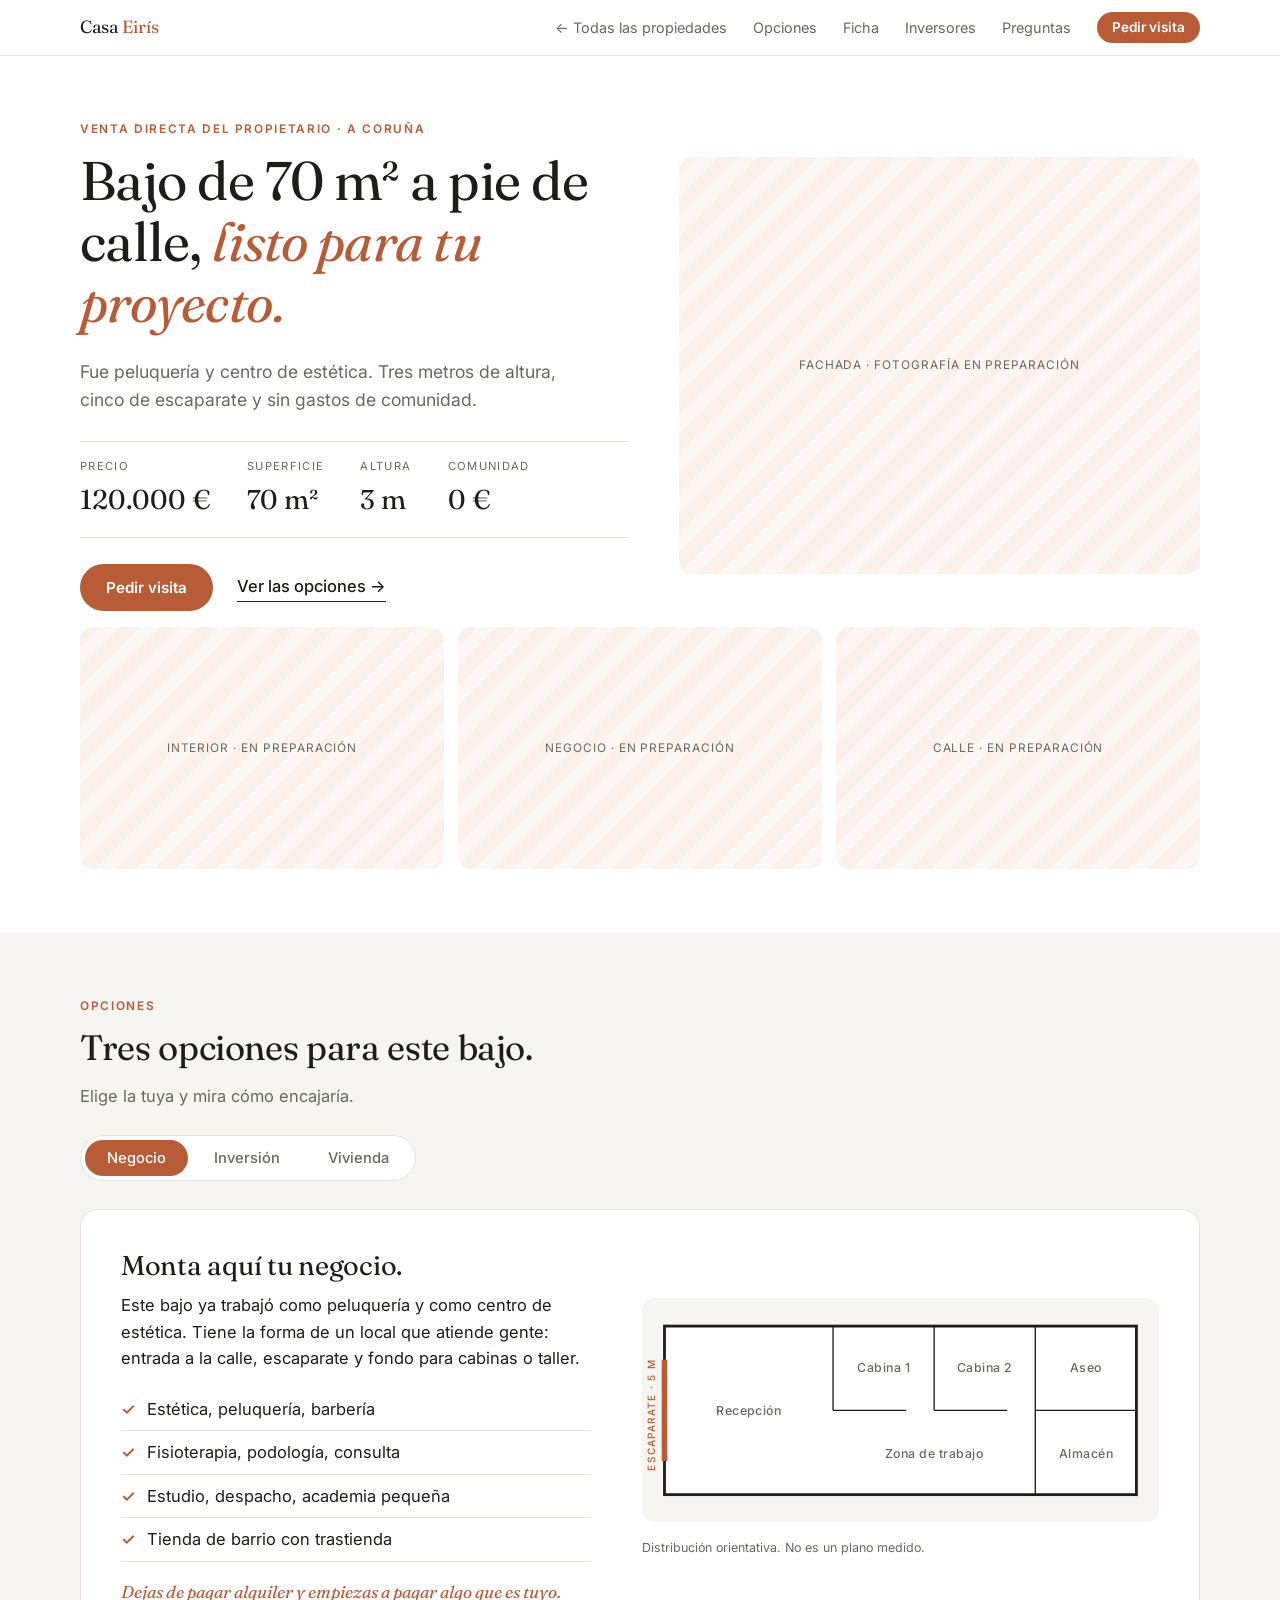
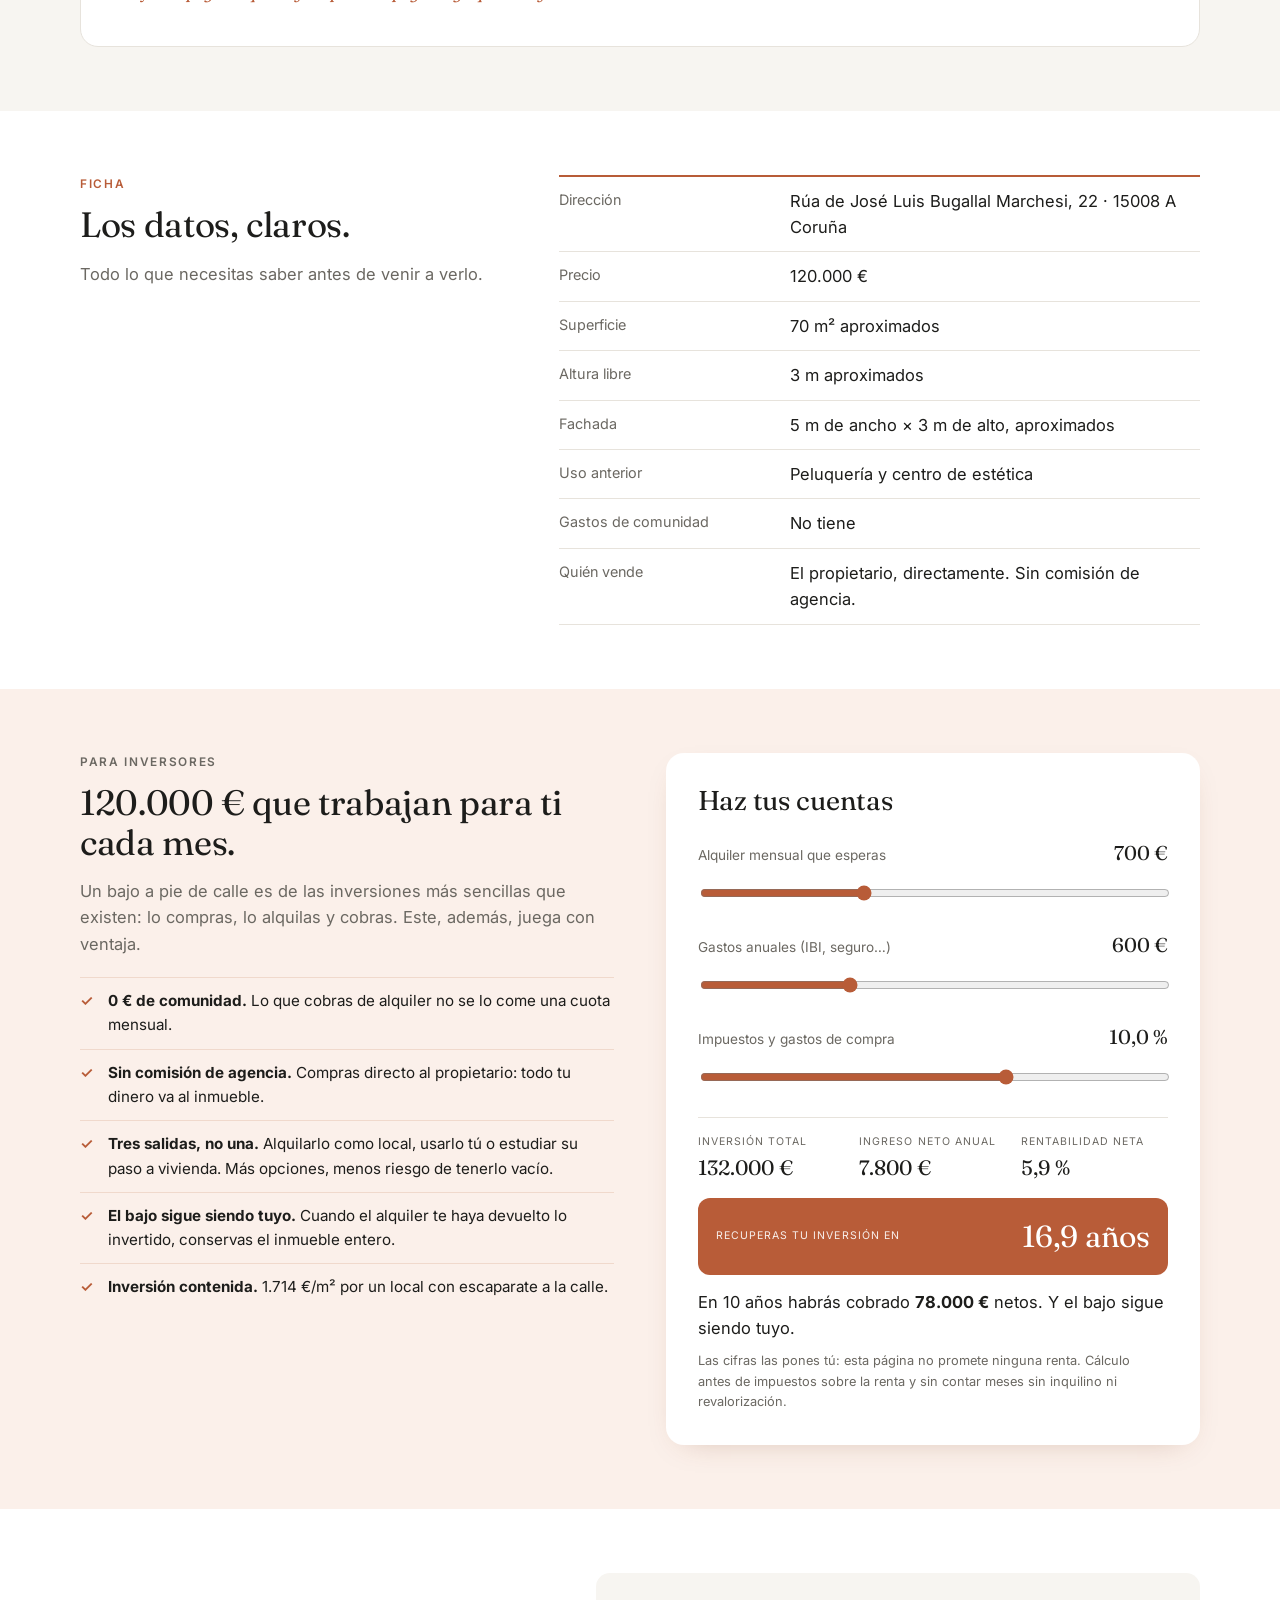
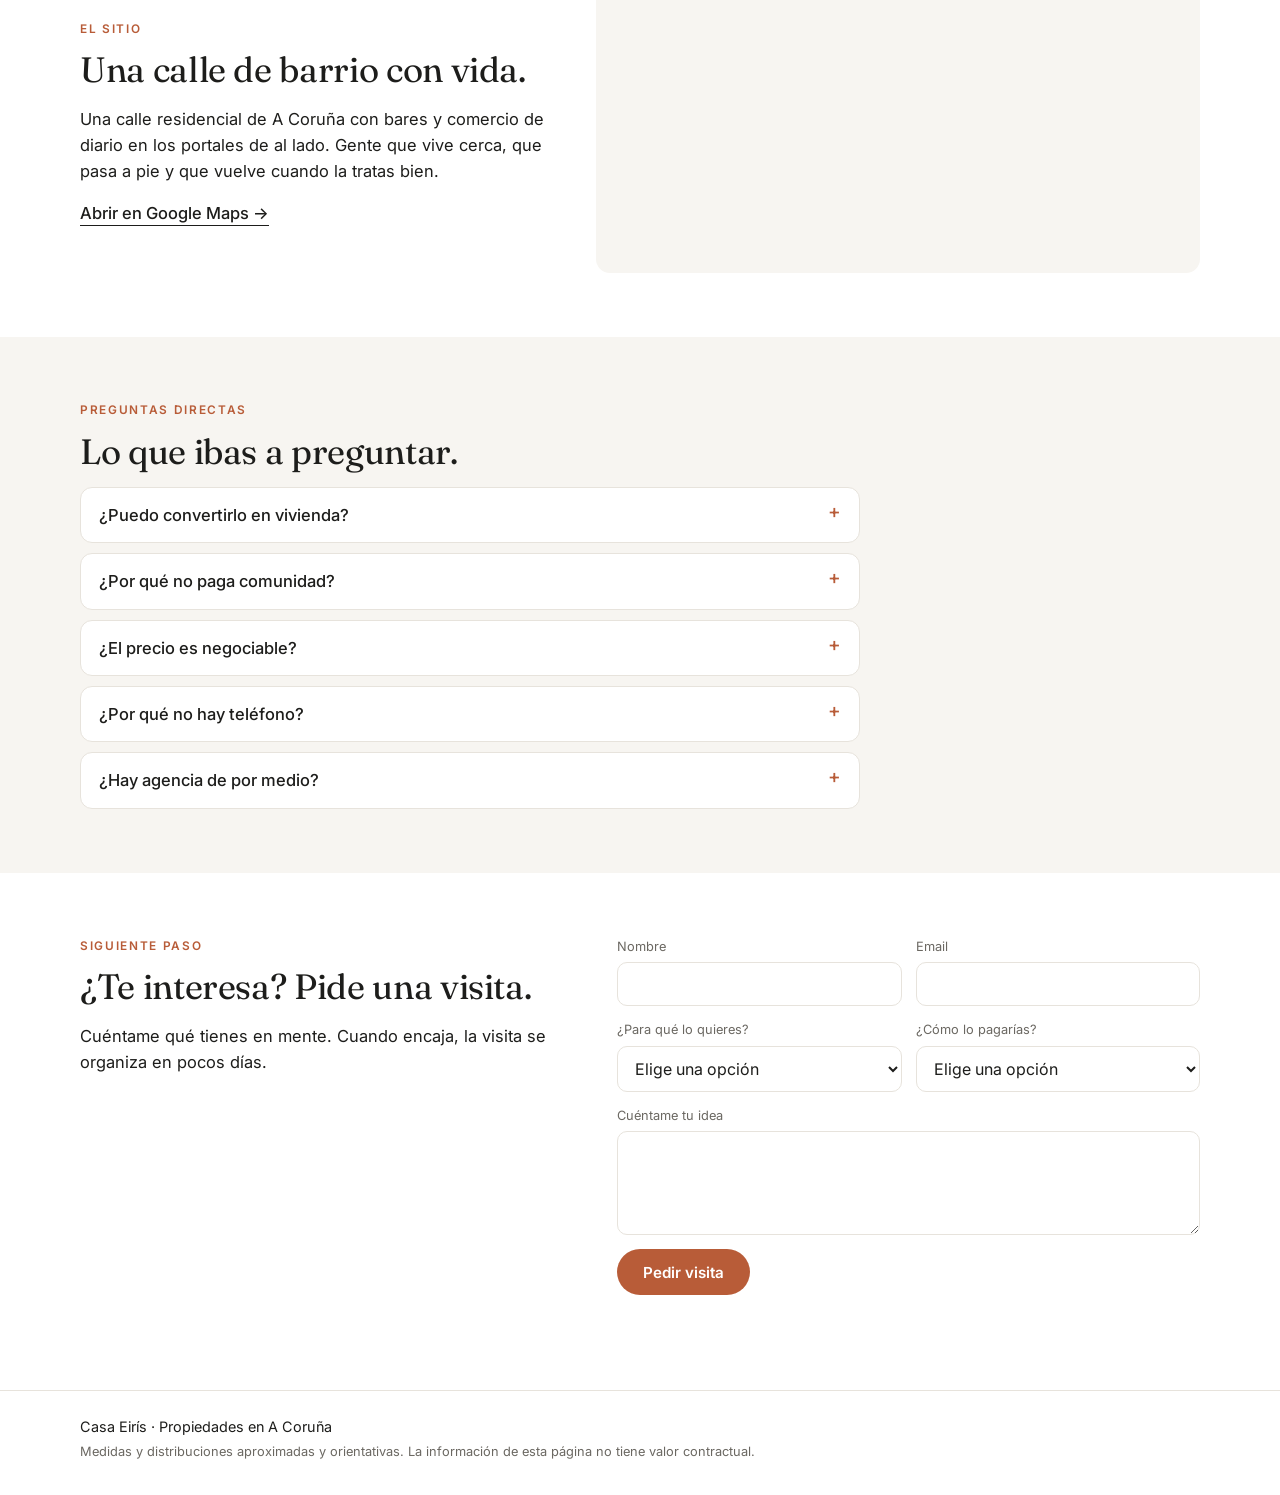
==== propiedades/bajo-bugallal-marchesi.html @ 65cd4b06 "Convierte la web en la inmobiliaria Casa Eirís Portada con listado de propiedades filtrable y la fic" ====
<!DOCTYPE html>
<html lang="es">
<head>
<meta charset="utf-8">
<meta name="viewport" content="width=device-width, initial-scale=1">
<title>Bajo de 70 m² en Bugallal Marchesi 22 · Casa Eirís</title>
<meta name="description" content="Bajo de 70 m² a pie de calle en A Coruña. 120.000 €. Sin gastos de comunidad. Venta directa del propietario: negocio de barrio, inversión o proyecto de loft.">
<meta property="og:title" content="Bajo de 70 m² en venta · A Coruña">
<meta property="og:description" content="70 m² a pie de calle. 120.000 €. Venta directa, sin comisiones.">
<meta property="og:type" content="website">
<link rel="preconnect" href="https://fonts.googleapis.com">
<link rel="preconnect" href="https://fonts.gstatic.com" crossorigin>
<link href="https://fonts.googleapis.com/css2?family=Fraunces:opsz,wght@9..144,300;9..144,400;9..144,500&family=Inter:wght@400;500;600&display=swap" rel="stylesheet">
<link rel="stylesheet" href="../styles.css">
</head>
<body>

<header class="top">
  <a class="brand" href="../index.html">Casa <span>Eirís</span></a>
  <nav>
    <a href="../index.html#propiedades">← Todas las propiedades</a>
    <a href="#futuros">Opciones</a>
    <a href="#ficha">Ficha</a>
    <a href="#numeros">Inversores</a>
    <a href="#preguntas">Preguntas</a>
    <a class="btn btn-small" href="#contacto">Pedir visita</a>
  </nav>
</header>

<main id="inicio">

  <section class="hero">
    <div class="hero-text">
      <p class="eyebrow">Venta directa del propietario · A Coruña</p>
      <h1>Bajo de 70 m² a pie de calle, <em>listo para tu proyecto.</em></h1>
      <p class="lead">Fue peluquería y centro de estética. Tres metros de altura, cinco de escaparate y sin gastos de comunidad.</p>
      <dl class="facts">
        <div><dt>Precio</dt><dd>120.000 €</dd></div>
        <div><dt>Superficie</dt><dd>70 m²</dd></div>
        <div><dt>Altura</dt><dd>3 m</dd></div>
        <div><dt>Comunidad</dt><dd>0 €</dd></div>
      </dl>
      <div class="hero-cta">
        <a class="btn" href="#contacto">Pedir visita</a>
        <a class="link" href="#futuros">Ver las opciones →</a>
      </div>
    </div>
    <div class="ph hero-photo"><img src="https://cdn.gamma.app/69qkpmgsd3rf2vl/design-anything/yeeshGkTKRJGyEjVqM9X3/fF89Qw7L6MBuC-9Oo-o9A.jpg" alt="Fachada (imagen de ejemplo)" loading="eager" onerror="this.remove()"><span>Fachada · fotografía en preparación</span><b>Imagen de ejemplo</b></div>
  </section>

  <section class="photo-strip" aria-label="Fotografías">
    <div class="ph"><img src="https://cdn.gamma.app/69qkpmgsd3rf2vl/design-anything/NB7l1GMgl5FgQXNgw1mXy/lqW7Vl-VLj6CN6DOdnppL.jpg" alt="Interior (imagen de ejemplo)" onerror="this.remove()"><span>Interior · en preparación</span><b>Imagen de ejemplo</b></div>
    <div class="ph"><img src="https://cdn.gamma.app/69qkpmgsd3rf2vl/design-anything/p0EeBNKSfowDdc2KpDkYN/UEOrLgsfkWNfQW8dTA4Q4.jpg" alt="Negocio montado (imagen de ejemplo)" onerror="this.remove()"><span>Negocio · en preparación</span><b>Imagen de ejemplo</b></div>
    <div class="ph"><img src="https://cdn.gamma.app/69qkpmgsd3rf2vl/design-anything/zOiZ2BtaMeIJX7GHjRUbg/q0xwH8LgWZWZcSKFU3pSH.jpg" alt="Calle (imagen de ejemplo)" onerror="this.remove()"><span>Calle · en preparación</span><b>Imagen de ejemplo</b></div>
  </section>

  <section id="futuros" class="futures">
    <p class="eyebrow">Opciones</p>
    <h2>Tres opciones para este bajo.</h2>
    <p class="sub">Elige la tuya y mira cómo encajaría.</p>
    <div class="tabs" role="tablist">
      <button role="tab" aria-selected="true" data-tab="negocio">Negocio</button>
      <button role="tab" aria-selected="false" data-tab="inversion">Inversión</button>
      <button role="tab" aria-selected="false" data-tab="loft">Vivienda</button>
    </div>

    <article class="future is-active" data-panel="negocio">
      <div class="future-text">
        <h3>Monta aquí tu negocio.</h3>
        <p>Este bajo ya trabajó como peluquería y como centro de estética. Tiene la forma de un local que atiende gente: entrada a la calle, escaparate y fondo para cabinas o taller.</p>
        <ul class="checks">
          <li>Estética, peluquería, barbería</li>
          <li>Fisioterapia, podología, consulta</li>
          <li>Estudio, despacho, academia pequeña</li>
          <li>Tienda de barrio con trastienda</li>
        </ul>
        <p class="note">Dejas de pagar alquiler y empiezas a pagar algo que es tuyo.</p>
      </div>
      <figure class="plan">
        <svg viewBox="0 0 460 200" role="img" aria-label="Distribución orientativa como negocio">
          <rect x="20" y="25" width="420" height="150" class="wall"/>
          <line x1="20" y1="55" x2="20" y2="145" class="glass"/>
          <line x1="170" y1="25" x2="170" y2="100" class="part"/>
          <line x1="260" y1="25" x2="260" y2="100" class="part"/>
          <line x1="350" y1="25" x2="350" y2="175" class="part"/>
          <line x1="170" y1="100" x2="235" y2="100" class="part"/>
          <line x1="260" y1="100" x2="325" y2="100" class="part"/>
          <line x1="350" y1="100" x2="440" y2="100" class="part"/>
          <text x="95" y="104">Recepción</text>
          <text x="215" y="66">Cabina 1</text>
          <text x="305" y="66">Cabina 2</text>
          <text x="260" y="142">Zona de trabajo</text>
          <text x="395" y="66">Aseo</text>
          <text x="395" y="142">Almacén</text>
          <text x="12" y="104" class="side" transform="rotate(-90 12 104)">Escaparate · 5 m</text>
        </svg>
        <figcaption>Distribución orientativa. No es un plano medido.</figcaption>
      </figure>
    </article>

    <article class="future" data-panel="inversion" hidden>
      <div class="future-text">
        <h3>Cómpralo y alquílalo.</h3>
        <p>Un local diáfano, a pie de calle y sin cuota de comunidad es un activo sencillo de alquilar y barato de mantener. Menos gastos fijos significa más renta limpia para ti.</p>
        <ul class="checks">
          <li>Sin gastos de comunidad</li>
          <li>Planta diáfana: se adapta a casi cualquier inquilino</li>
          <li>Historial de actividad comercial</li>
        </ul>
        <p class="note"><a href="#numeros">Calcula en cuánto tiempo recuperas la inversión →</a></p>
      </div>
      <figure class="plan">
        <svg viewBox="0 0 460 200" role="img" aria-label="Distribución orientativa como local diáfano">
          <rect x="20" y="25" width="420" height="150" class="wall"/>
          <line x1="20" y1="55" x2="20" y2="145" class="glass"/>
          <line x1="380" y1="25" x2="380" y2="90" class="part"/>
          <line x1="380" y1="90" x2="440" y2="90" class="part"/>
          <text x="200" y="104">Planta diáfana</text>
          <text x="410" y="62">Aseo</text>
          <text x="12" y="104" class="side" transform="rotate(-90 12 104)">Escaparate · 5 m</text>
        </svg>
        <figcaption>Distribución orientativa. No es un plano medido.</figcaption>
      </figure>
    </article>

    <article class="future" data-panel="loft" hidden>
      <div class="future-text">
        <h3>Conviértelo en vivienda.</h3>
        <p>Tres metros de techo y planta libre: la base de un loft. En A Coruña cada vez más bajos se convierten en vivienda, y la normativa gallega lo facilita desde 2025.</p>
        <ul class="checks">
          <li>Techos de 3 m</li>
          <li>Entrada independiente desde la calle</li>
          <li>Planta libre para diseñar a tu medida</li>
        </ul>
        <p class="note warn"><strong>Con honestidad:</strong> el cambio de uso a vivienda necesita licencia municipal y un proyecto técnico que confirme luz, ventilación y habitabilidad. Hoy es una posibilidad a estudiar, no una promesa.</p>
      </div>
      <figure class="plan">
        <svg viewBox="0 0 460 200" role="img" aria-label="Distribución orientativa como loft">
          <rect x="20" y="25" width="420" height="150" class="wall"/>
          <line x1="20" y1="55" x2="20" y2="145" class="glass"/>
          <line x1="250" y1="25" x2="250" y2="95" class="part"/>
          <line x1="320" y1="25" x2="320" y2="95" class="part"/>
          <line x1="250" y1="95" x2="320" y2="95" class="part"/>
          <line x1="320" y1="130" x2="320" y2="175" class="part dashed"/>
          <text x="95" y="104">Salón</text>
          <text x="200" y="150">Cocina</text>
          <text x="285" y="64">Baño</text>
          <text x="382" y="104">Dormitorio</text>
          <text x="12" y="104" class="side" transform="rotate(-90 12 104)">Luz natural · 5 m</text>
        </svg>
        <figcaption>Distribución orientativa. Sujeta a proyecto y licencia.</figcaption>
      </figure>
    </article>
  </section>

  <section id="ficha" class="sheet">
    <div class="sheet-head">
      <p class="eyebrow">Ficha</p>
      <h2>Los datos, claros.</h2>
      <p>Todo lo que necesitas saber antes de venir a verlo.</p>
    </div>
    <table>
      <tbody>
        <tr><th>Dirección</th><td>Rúa de José Luis Bugallal Marchesi, 22 · 15008 A Coruña</td></tr>
        <tr><th>Precio</th><td>120.000 €</td></tr>
        <tr><th>Superficie</th><td>70 m² aproximados</td></tr>
        <tr><th>Altura libre</th><td>3 m aproximados</td></tr>
        <tr><th>Fachada</th><td>5 m de ancho × 3 m de alto, aproximados</td></tr>
        <tr><th>Uso anterior</th><td>Peluquería y centro de estética</td></tr>
        <tr><th>Gastos de comunidad</th><td>No tiene</td></tr>
        <tr><th>Quién vende</th><td>El propietario, directamente. Sin comisión de agencia.</td></tr>
      </tbody>
    </table>
  </section>

  <section id="numeros" class="numbers">
    <div class="numbers-text">
      <p class="eyebrow">Para inversores</p>
      <h2>120.000 € que trabajan para ti cada mes.</h2>
      <p>Un bajo a pie de calle es de las inversiones más sencillas que existen: lo compras, lo alquilas y cobras. Este, además, juega con ventaja.</p>
      <ul class="args">
        <li><strong>0 € de comunidad.</strong> Lo que cobras de alquiler no se lo come una cuota mensual.</li>
        <li><strong>Sin comisión de agencia.</strong> Compras directo al propietario: todo tu dinero va al inmueble.</li>
        <li><strong>Tres salidas, no una.</strong> Alquilarlo como local, usarlo tú o estudiar su paso a vivienda. Más opciones, menos riesgo de tenerlo vacío.</li>
        <li><strong>El bajo sigue siendo tuyo.</strong> Cuando el alquiler te haya devuelto lo invertido, conservas el inmueble entero.</li>
        <li><strong>Inversión contenida.</strong> 1.714 €/m² por un local con escaparate a la calle.</li>
      </ul>
    </div>
    <div class="calc">
      <h3>Haz tus cuentas</h3>
      <div class="field">
        <label for="rent">Alquiler mensual que esperas</label><output id="rentOut"></output>
        <input id="rent" type="range" min="300" max="1500" step="25" value="700">
      </div>
      <div class="field">
        <label for="costs">Gastos anuales (IBI, seguro…)</label><output id="costsOut"></output>
        <input id="costs" type="range" min="0" max="2000" step="50" value="600">
      </div>
      <div class="field">
        <label for="fees">Impuestos y gastos de compra</label><output id="feesOut"></output>
        <input id="fees" type="range" min="0" max="15" step="0.5" value="10">
      </div>
      <div class="calc-result">
        <div><span>Inversión total</span><strong id="totalOut"></strong></div>
        <div><span>Ingreso neto anual</span><strong id="netOut"></strong></div>
        <div><span>Rentabilidad neta</span><strong id="yieldOut"></strong></div>
        <div class="big"><span>Recuperas tu inversión en</span><strong id="paybackOut"></strong></div>
      </div>
      <p class="tenyears" id="tenOut"></p>
      <p class="fine">Las cifras las pones tú: esta página no promete ninguna renta. Cálculo antes de impuestos sobre la renta y sin contar meses sin inquilino ni revalorización.</p>
    </div>
  </section>

  <section class="place">
    <div>
      <p class="eyebrow">El sitio</p>
      <h2>Una calle de barrio con vida.</h2>
      <p>Una calle residencial de A Coruña con bares y comercio de diario en los portales de al lado. Gente que vive cerca, que pasa a pie y que vuelve cuando la tratas bien.</p>
      <a class="link" href="https://www.google.com/maps/search/?api=1&query=R%C3%BAa+de+Jos%C3%A9+Luis+Bugallal+Marchesi+22+A+Coru%C3%B1a" target="_blank" rel="noopener">Abrir en Google Maps →</a>
    </div>
    <iframe title="Mapa de la ubicación" loading="lazy" src="https://www.google.com/maps?q=R%C3%BAa+de+Jos%C3%A9+Luis+Bugallal+Marchesi+22,+15008+A+Coru%C3%B1a&output=embed"></iframe>
  </section>

  <section id="preguntas" class="faq">
    <p class="eyebrow">Preguntas directas</p>
    <h2>Lo que ibas a preguntar.</h2>
    <details>
      <summary>¿Puedo convertirlo en vivienda?</summary>
      <p>Es posible que sí, pero hoy no está confirmado. Galicia permite desde 2025 transformar bajos en vivienda sin modificar el plan urbanístico cuando están en edificio residencial y cumplen las normas de habitabilidad. Hace falta proyecto técnico y licencia del Ayuntamiento. Consulta con tu arquitecto antes de decidir.</p>
    </details>
    <details>
      <summary>¿Por qué no paga comunidad?</summary>
      <p>El bajo no participa en los gastos comunes del edificio. Puedes comprobarlo en la documentación registral antes de firmar nada.</p>
    </details>
    <details>
      <summary>¿El precio es negociable?</summary>
      <p>El precio es 120.000 €. Las ofertas serias, con financiación resuelta, se escuchan.</p>
    </details>
    <details>
      <summary>¿Por qué no hay teléfono?</summary>
      <p>Porque vende el propietario, no una centralita. Escribes, cuentas qué buscas y recibes respuesta personal. La visita se concierta después.</p>
    </details>
    <details>
      <summary>¿Hay agencia de por medio?</summary>
      <p>No. Trato directo con el propietario y cero comisiones.</p>
    </details>
  </section>

  <section id="contacto" class="contact">
    <div>
      <p class="eyebrow">Siguiente paso</p>
      <h2>¿Te interesa? Pide una visita.</h2>
      <p>Cuéntame qué tienes en mente. Cuando encaja, la visita se organiza en pocos días.</p>
    </div>
    <form id="form" novalidate data-subject="Visita al bajo de Bugallal Marchesi 22">
      <label>Nombre<input name="nombre" required autocomplete="name"></label>
      <label>Email<input name="email" type="email" required autocomplete="email"></label>
      <label>¿Para qué lo quieres?
        <select name="interes" required>
          <option value="">Elige una opción</option>
          <option>Montar mi negocio</option>
          <option>Invertir y alquilar</option>
          <option>Convertirlo en vivienda</option>
          <option>Otra idea</option>
        </select>
      </label>
      <label>¿Cómo lo pagarías?
        <select name="pago" required>
          <option value="">Elige una opción</option>
          <option>Al contado</option>
          <option>Con hipoteca ya estudiada</option>
          <option>Aún tengo que mirarlo</option>
        </select>
      </label>
      <label class="full">Cuéntame tu idea<textarea name="mensaje" rows="4"></textarea></label>
      <button class="btn full" type="submit">Pedir visita</button>
      <p id="formMsg" class="fine full" role="status"></p>
    </form>
  </section>

</main>

<footer>
  <p>Casa Eirís · Propiedades en A Coruña</p>
  <p class="fine">Medidas y distribuciones aproximadas y orientativas. La información de esta página no tiene valor contractual.</p>
</footer>

<script src="../script.js"></script>
</body>
</html>
---- styles.css ----
:root {
  --bg: #ffffff;
  --tint: #f7f5f1;
  --ink: #1d1d1b;
  --muted: #6b6862;
  --line: #e7e3dc;
  --accent: #b85c38;
  --accent-dark: #9a4829;
  --accent-soft: #fbf0ea;
  --serif: "Fraunces", Georgia, serif;
  --sans: "Inter", system-ui, sans-serif;
  --max: 1120px;
}

* { box-sizing: border-box; }
html { scroll-behavior: smooth; scroll-padding-top: 70px; }
body { margin: 0; background: var(--bg); color: var(--ink); font: 400 16.5px/1.6 var(--sans); -webkit-font-smoothing: antialiased; }

h1, h2, h3 { font-family: var(--serif); font-weight: 400; line-height: 1.12; margin: 0 0 .45em; letter-spacing: -.01em; }
h1 { font-size: clamp(2.1rem, 4.4vw, 3.4rem); }
h2 { font-size: clamp(1.6rem, 3vw, 2.2rem); }
h3 { font-size: clamp(1.35rem, 2.2vw, 1.7rem); }
em { font-style: italic; color: var(--accent); }
p { margin: 0 0 .9em; max-width: 58ch; }
a { color: inherit; }

.eyebrow { font-size: .74rem; font-weight: 600; letter-spacing: .14em; text-transform: uppercase; color: var(--accent); margin-bottom: 1em; }
.sub { color: var(--muted); }
.fine { font-size: .8rem; color: var(--muted); }
.link { text-decoration: none; border-bottom: 1px solid currentColor; padding-bottom: 2px; font-weight: 500; }
.link:hover { color: var(--accent); }

.btn {
  display: inline-block; background: var(--accent); color: #fff; border: 0; border-radius: 999px; cursor: pointer;
  padding: .9em 1.7em; font: 600 .95rem var(--sans); text-decoration: none; transition: background .2s;
}
.btn:hover { background: var(--accent-dark); }
.btn-small { padding: .55em 1.1em; font-size: .85rem; }

section, .top, footer { padding-left: max(16px, calc((100vw - var(--max)) / 2)); padding-right: max(16px, calc((100vw - var(--max)) / 2)); }
section { padding-top: clamp(36px, 5vw, 64px); padding-bottom: clamp(36px, 5vw, 64px); }

/* Cabecera */
.top {
  position: sticky; top: 0; z-index: 10; display: flex; justify-content: space-between; align-items: center;
  padding-top: 12px; padding-bottom: 12px; background: rgba(255, 255, 255, .94); backdrop-filter: blur(8px);
  border-bottom: 1px solid var(--line);
}
.brand { font-family: var(--serif); font-size: 1.1rem; text-decoration: none; }
.brand span { color: var(--accent); }
.top nav { display: flex; align-items: center; gap: 26px; font-size: .9rem; }
.top nav a:not(.btn) { text-decoration: none; color: var(--muted); }
.top nav a:not(.btn):hover { color: var(--ink); }

/* Portada */
.hero { display: grid; grid-template-columns: 1.05fr 1fr; gap: clamp(24px, 4vw, 56px); align-items: center; padding-bottom: 16px; }
.lead { font-size: 1.1rem; color: var(--muted); max-width: 44ch; }
.facts { display: grid; grid-template-columns: repeat(4, auto); justify-content: start; gap: 0 clamp(18px, 3vw, 36px); margin: 1.6em 0; padding: 16px 0; border-top: 1px solid var(--line); border-bottom: 1px solid var(--line); }
.facts dt { font-size: .7rem; letter-spacing: .12em; text-transform: uppercase; color: var(--muted); }
.facts dd { margin: 2px 0 0; font-family: var(--serif); font-size: clamp(1.25rem, 2.2vw, 1.7rem); }
.hero-cta { display: flex; flex-wrap: wrap; align-items: center; gap: 24px; }

/* Fotos */
.ph {
  position: relative; overflow: hidden; aspect-ratio: 3 / 2; display: grid; place-items: center; text-align: center; padding: 16px;
  border-radius: 14px; background: repeating-linear-gradient(135deg, var(--accent-soft) 0 14px, #fdf7f3 14px 28px);
  color: var(--muted); font-size: .74rem; letter-spacing: .08em; text-transform: uppercase;
}
.ph img { position: absolute; inset: 0; width: 100%; height: 100%; object-fit: cover; }
.hero-photo { aspect-ratio: 5 / 4; }
.ph b { position: absolute; left: 10px; bottom: 10px; z-index: 1; background: rgba(255, 255, 255, .9); color: var(--ink); font: 500 .62rem var(--sans); letter-spacing: .08em; padding: 4px 9px; border-radius: 999px; }
.ph:not(:has(img)) b:not(.keep) { display: none; }
.photo-strip { display: grid; grid-template-columns: repeat(3, 1fr); gap: 14px; padding-top: 0; }

/* Portada de la inmobiliaria */
.listing { background: var(--tint); }
.listing-head { display: flex; justify-content: space-between; align-items: end; flex-wrap: wrap; gap: 8px 24px; }
.listing-head h2 { margin-bottom: .3em; }
.listing-head { margin-bottom: 20px; }
.grid { display: grid; grid-template-columns: repeat(3, 1fr); gap: 20px; }
.card { background: #fff; border: 1px solid var(--line); border-radius: 16px; overflow: hidden; text-decoration: none; display: flex; flex-direction: column; transition: transform .2s, box-shadow .2s; }
.card[hidden] { display: none; }
a.card:hover { transform: translateY(-3px); box-shadow: 0 16px 34px -22px rgba(120, 60, 30, .45); }
.card .ph { border-radius: 0; }
.card-body { padding: 16px 18px 18px; display: flex; flex-direction: column; flex: 1; }
.card-zone { font-size: .7rem; font-weight: 600; letter-spacing: .12em; text-transform: uppercase; color: var(--accent); margin-bottom: .5em; }
.card h3 { font-size: 1.25rem; }
.card-data { color: var(--muted); font-size: .9rem; }
.card-foot { display: flex; justify-content: space-between; align-items: baseline; margin: auto 0 0; padding-top: 12px; border-top: 1px solid var(--line); }
.card-foot strong { font-family: var(--serif); font-size: 1.35rem; font-weight: 400; }
.card-foot span { font-size: .85rem; color: var(--muted); }
a.card .card-foot span { color: var(--accent); font-weight: 600; }
.steps { display: grid; grid-template-columns: repeat(3, 1fr); gap: 20px; margin-top: 1.4em; }
.steps > div { border-top: 2px solid var(--accent); padding-top: 14px; }
.steps b { font-family: var(--serif); font-size: 1.6rem; font-weight: 400; color: var(--accent); }
.steps h3 { font-size: 1.2rem; margin-top: .2em; }
.steps p { color: var(--muted); font-size: .95rem; margin: 0; }
.sell { display: grid; grid-template-columns: 1fr 1fr; gap: clamp(24px, 4vw, 56px); align-items: center; background: var(--accent-soft); }
.sell .btn { margin-top: .6em; }
.sell .args { margin: 0; }
.sell .args li:first-child { border-top: 0; }
@media (max-width: 820px) {
  .grid, .steps, .sell { grid-template-columns: 1fr; }
}
@media (min-width: 821px) and (max-width: 1040px) { .grid { grid-template-columns: 1fr 1fr; } }

/* Opciones */
.futures { background: var(--tint); }
.tabs { display: inline-flex; gap: 4px; padding: 4px; margin: .6em 0 28px; background: #fff; border: 1px solid var(--line); border-radius: 999px; max-width: 100%; overflow-x: auto; }
.tabs button { background: none; border: 0; border-radius: 999px; cursor: pointer; padding: 9px 22px; font: 500 .92rem var(--sans); color: var(--muted); white-space: nowrap; }
.tabs button[aria-selected="true"] { background: var(--accent); color: #fff; }
.future { display: grid; grid-template-columns: 1fr 1.1fr; gap: clamp(24px, 4vw, 56px); align-items: center; background: #fff; border: 1px solid var(--line); border-radius: 18px; padding: clamp(20px, 3.5vw, 40px); }
.future[hidden] { display: none; }
.checks { list-style: none; padding: 0; margin: 1em 0; }
.checks li { padding: 8px 0 8px 26px; border-bottom: 1px solid var(--line); position: relative; }
.checks li::before { content: "✓"; position: absolute; left: 0; color: var(--accent); font-weight: 600; }
.note { font-family: var(--serif); font-size: 1.08rem; font-style: italic; color: var(--accent); margin-bottom: 0; }
.note.warn { font: 400 .88rem/1.55 var(--sans); color: var(--ink); background: var(--accent-soft); padding: 14px 16px; border-radius: 10px; }

.plan { margin: 0; }
.plan svg { width: 100%; height: auto; background: var(--tint); border-radius: 12px; }
.plan .wall { fill: #fff; stroke: var(--ink); stroke-width: 2.5; }
.plan .glass { stroke: var(--accent); stroke-width: 5; }
.plan .part { stroke: var(--ink); stroke-width: 1.2; }
.plan .dashed { stroke-dasharray: 5 5; }
.plan text { font: 500 11px var(--sans); fill: var(--muted); text-anchor: middle; letter-spacing: .04em; }
.plan .side { fill: var(--accent); font-size: 9px; text-transform: uppercase; letter-spacing: .12em; }
.plan figcaption { font-size: .78rem; color: var(--muted); margin-top: 8px; }

/* Ficha */
.sheet { display: grid; grid-template-columns: 1fr 1.5fr; gap: clamp(24px, 4vw, 56px); }
.sheet-head p:last-child { color: var(--muted); }
table { width: 100%; border-collapse: collapse; border-top: 2px solid var(--accent); align-self: start; }
th, td { text-align: left; padding: 11px 0; border-bottom: 1px solid var(--line); vertical-align: top; }
th { width: 36%; font-weight: 400; color: var(--muted); font-size: .9rem; padding-right: 16px; }

/* Números */
.numbers { display: grid; grid-template-columns: 1fr 1fr; gap: clamp(24px, 4vw, 56px); align-items: start; background: var(--accent-soft); }
.numbers-text > p { color: var(--muted); }
.args { list-style: none; padding: 0; margin: 1.2em 0 0; }
.args li { padding: 11px 0 11px 28px; border-top: 1px solid #f0d9cc; position: relative; font-size: .95rem; }
.args li::before { content: "✓"; position: absolute; left: 0; color: var(--accent); font-weight: 600; }
.calc { background: #fff; border-radius: 18px; padding: clamp(20px, 3vw, 32px); box-shadow: 0 10px 30px -18px rgba(120, 60, 30, .35); }
.calc h3 { margin-bottom: .8em; }
.field { display: grid; grid-template-columns: 1fr auto; align-items: baseline; gap: 2px 12px; margin-bottom: 14px; }
.field label { font-size: .85rem; color: var(--muted); }
.field output { font-family: var(--serif); font-size: 1.25rem; }
.field input { grid-column: 1 / -1; width: 100%; accent-color: var(--accent); }
.calc-result { display: grid; grid-template-columns: repeat(3, 1fr); gap: 14px; margin-top: 18px; padding-top: 16px; border-top: 1px solid var(--line); }
.calc-result span { display: block; font-size: .66rem; letter-spacing: .1em; text-transform: uppercase; color: var(--muted); }
.calc-result strong { font-family: var(--serif); font-size: 1.3rem; font-weight: 400; white-space: nowrap; }
.calc-result .big { grid-column: 1 / -1; background: var(--accent); border-radius: 12px; padding: 14px 18px; display: flex; justify-content: space-between; align-items: center; gap: 12px; }
.calc-result .big span { color: #fff; opacity: .9; }
.calc-result .big strong { color: #fff; font-size: 1.9rem; white-space: nowrap; }
.tenyears { margin: 14px 0 10px; max-width: none; }
.calc .fine { margin: 0; }

/* Sitio */
.place { display: grid; grid-template-columns: 1fr 1.3fr; gap: clamp(24px, 4vw, 56px); align-items: center; }
.place iframe { width: 100%; height: 300px; border: 0; border-radius: 14px; background: var(--tint); }

/* Preguntas */
.faq { background: var(--tint); }
details { background: #fff; border: 1px solid var(--line); border-radius: 12px; padding: 14px 18px; margin-top: 10px; max-width: 780px; }
summary { cursor: pointer; font-weight: 500; list-style: none; display: flex; justify-content: space-between; gap: 16px; }
summary::-webkit-details-marker { display: none; }
summary::after { content: "+"; color: var(--accent); font-size: 1.2rem; line-height: 1; }
details[open] summary::after { content: "–"; }
details p { margin: 10px 0 0; color: var(--muted); font-size: .95rem; }

/* Contacto */
.contact { display: grid; grid-template-columns: 1fr 1.2fr; gap: clamp(24px, 4vw, 56px); }
form { display: grid; grid-template-columns: 1fr 1fr; gap: 14px; }
form label { font-size: .8rem; color: var(--muted); display: grid; gap: 5px; }
.full { grid-column: 1 / -1; }
input, select, textarea { width: 100%; font: 400 1rem var(--sans); color: var(--ink); background: #fff; border: 1px solid var(--line); border-radius: 10px; padding: 11px 13px; }
input:focus, select:focus, textarea:focus { outline: 2px solid var(--accent); outline-offset: -1px; }
form .btn { justify-self: start; }
#formMsg { margin: 0; min-height: 1.3em; }

footer { padding-top: 24px; padding-bottom: 28px; border-top: 1px solid var(--line); font-size: .9rem; }
footer p { max-width: none; margin-bottom: .3em; }

@media (max-width: 820px) {
  .top nav a:not(.btn) { display: none; }
  .hero, .future, .sheet, .numbers, .place, .contact, form { grid-template-columns: 1fr; }
  .facts { grid-template-columns: 1fr 1fr; gap: 14px 24px; }
  .photo-strip { gap: 8px; }
  th { width: 42%; }
  .calc-result { grid-template-columns: 1fr 1fr; }
}
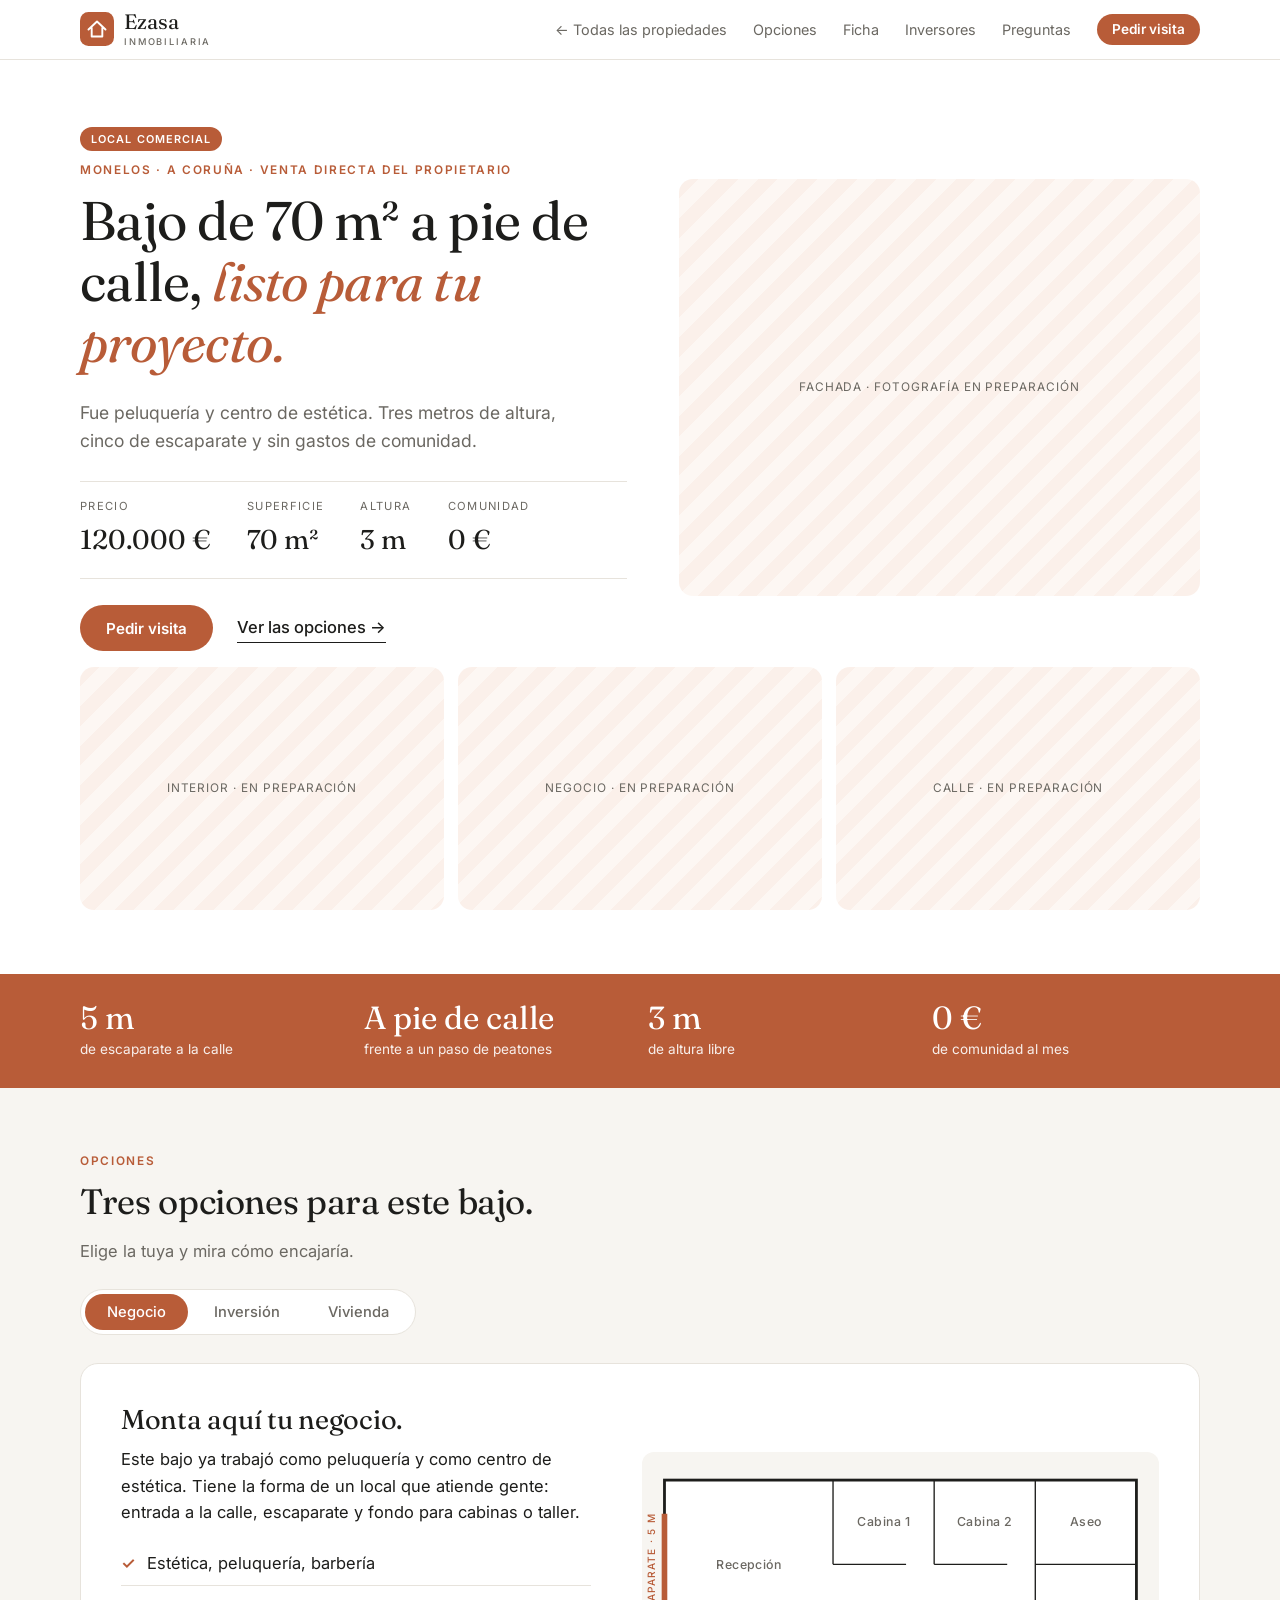
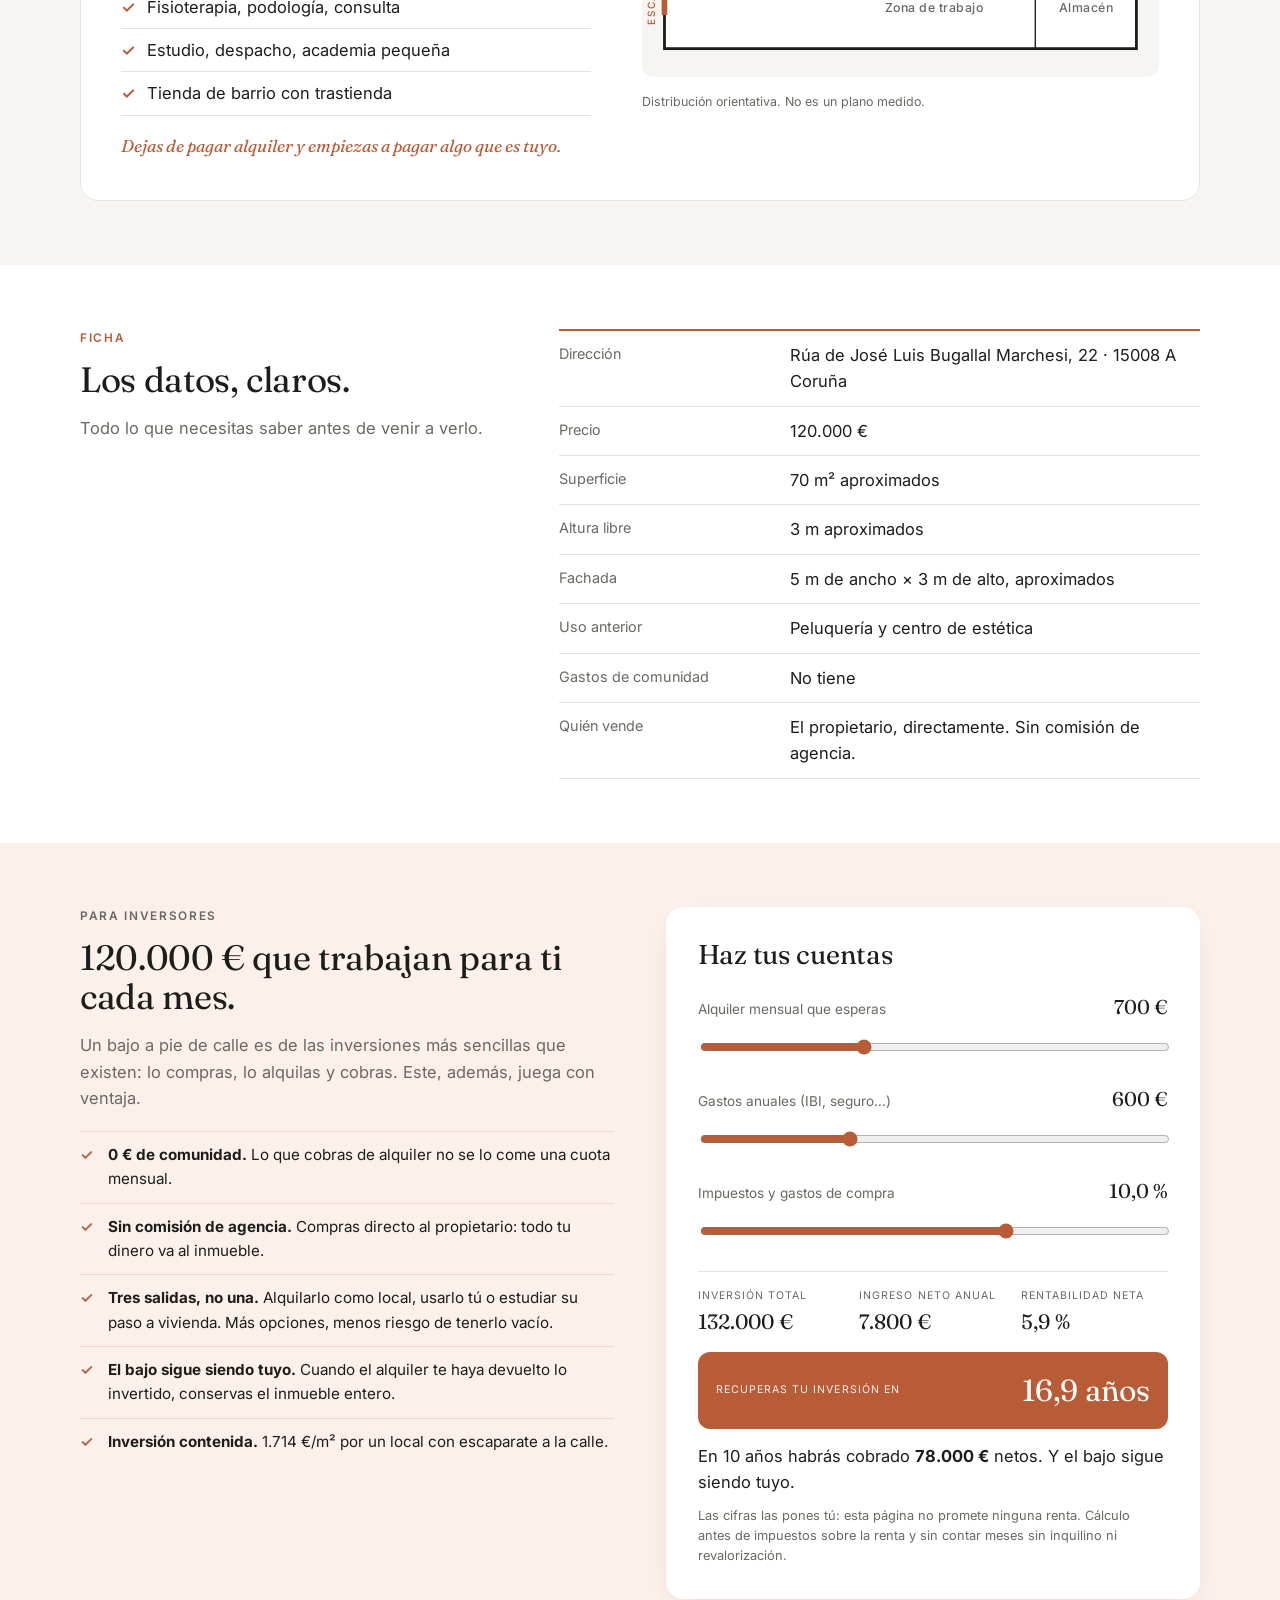
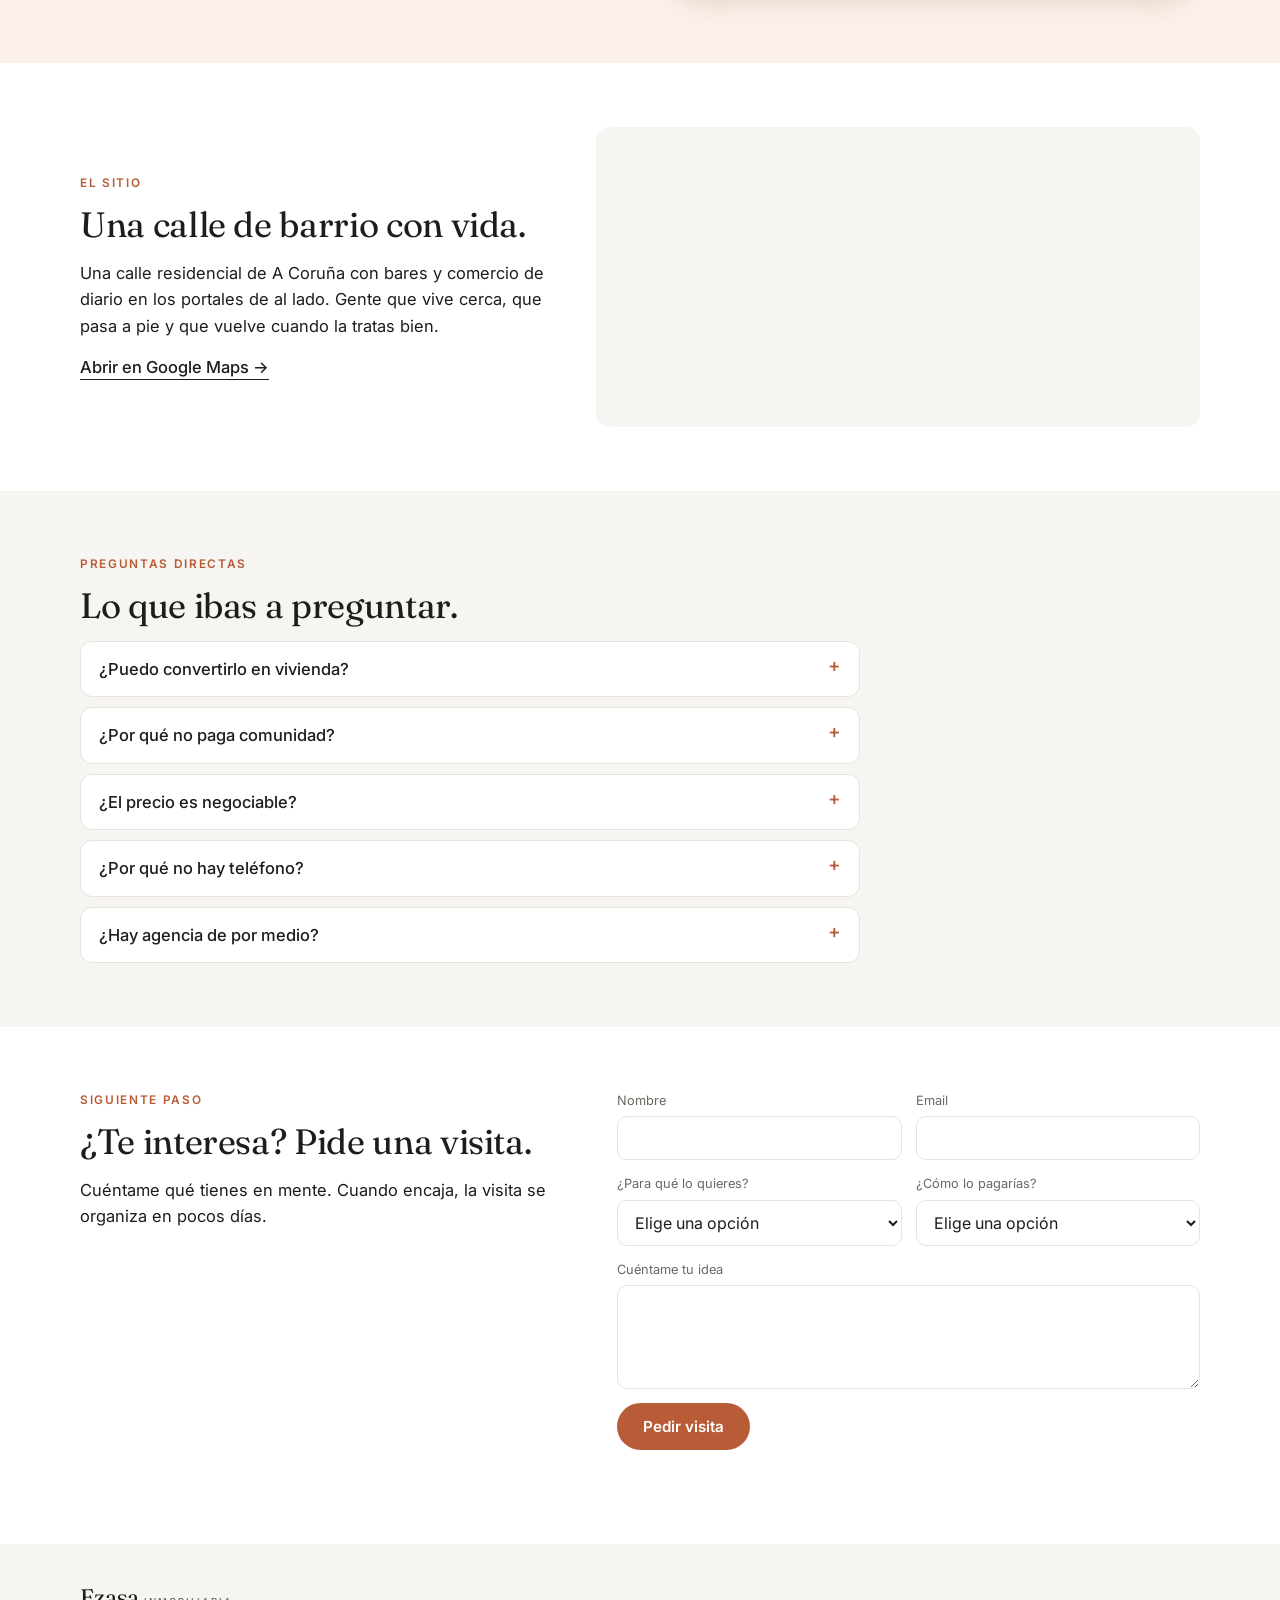
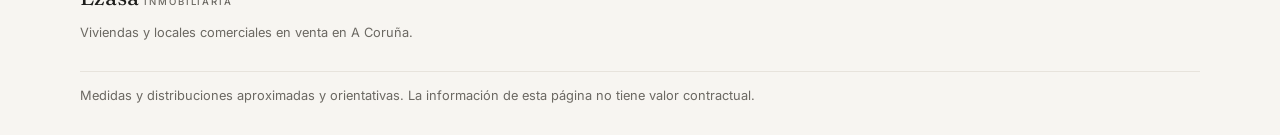
==== commit dcd7a771: "Rediseña la portada como Ezasa Inmobiliaria y diferencia locales y viviendas Buscador, distintivos p" ====
--- a/propiedades/bajo-bugallal-marchesi.html
+++ b/propiedades/bajo-bugallal-marchesi.html
@@ -3,7 +3,7 @@
 <head>
 <meta charset="utf-8">
 <meta name="viewport" content="width=device-width, initial-scale=1">
-<title>Bajo de 70 m² en Bugallal Marchesi 22 · Casa Eirís</title>
+<title>Bajo de 70 m² en Bugallal Marchesi 22 · Ezasa Inmobiliaria</title>
 <meta name="description" content="Bajo de 70 m² a pie de calle en A Coruña. 120.000 €. Sin gastos de comunidad. Venta directa del propietario: negocio de barrio, inversión o proyecto de loft.">
 <meta property="og:title" content="Bajo de 70 m² en venta · A Coruña">
 <meta property="og:description" content="70 m² a pie de calle. 120.000 €. Venta directa, sin comisiones.">
@@ -13,10 +13,10 @@
 <link href="https://fonts.googleapis.com/css2?family=Fraunces:opsz,wght@9..144,300;9..144,400;9..144,500&family=Inter:wght@400;500;600&display=swap" rel="stylesheet">
 <link rel="stylesheet" href="../styles.css">
 </head>
-<body>
+<body class="t-local">
 
 <header class="top">
-  <a class="brand" href="../index.html">Casa <span>Eirís</span></a>
+  <a class="brand" href="../index.html"><svg viewBox="0 0 32 32" aria-hidden="true"><rect width="32" height="32" rx="8"/><path d="M8 16.5 16 9l8 7.5M11 15v8h10v-8"/></svg><span>Ezasa<small>Inmobiliaria</small></span></a>
   <nav>
     <a href="../index.html#propiedades">← Todas las propiedades</a>
     <a href="#futuros">Opciones</a>
@@ -31,7 +31,8 @@
 
   <section class="hero">
     <div class="hero-text">
-      <p class="eyebrow">Venta directa del propietario · A Coruña</p>
+      <p class="badge">Local comercial</p>
+      <p class="eyebrow">Monelos · A Coruña · Venta directa del propietario</p>
       <h1>Bajo de 70 m² a pie de calle, <em>listo para tu proyecto.</em></h1>
       <p class="lead">Fue peluquería y centro de estética. Tres metros de altura, cinco de escaparate y sin gastos de comunidad.</p>
       <dl class="facts">
@@ -52,6 +53,13 @@
     <div class="ph"><img src="https://cdn.gamma.app/69qkpmgsd3rf2vl/design-anything/NB7l1GMgl5FgQXNgw1mXy/lqW7Vl-VLj6CN6DOdnppL.jpg" alt="Interior (imagen de ejemplo)" onerror="this.remove()"><span>Interior · en preparación</span><b>Imagen de ejemplo</b></div>
     <div class="ph"><img src="https://cdn.gamma.app/69qkpmgsd3rf2vl/design-anything/p0EeBNKSfowDdc2KpDkYN/UEOrLgsfkWNfQW8dTA4Q4.jpg" alt="Negocio montado (imagen de ejemplo)" onerror="this.remove()"><span>Negocio · en preparación</span><b>Imagen de ejemplo</b></div>
     <div class="ph"><img src="https://cdn.gamma.app/69qkpmgsd3rf2vl/design-anything/zOiZ2BtaMeIJX7GHjRUbg/q0xwH8LgWZWZcSKFU3pSH.jpg" alt="Calle (imagen de ejemplo)" onerror="this.remove()"><span>Calle · en preparación</span><b>Imagen de ejemplo</b></div>
+  </section>
+
+  <section class="punch" aria-label="Lo mejor de este local">
+    <div><strong>5 m</strong><span>de escaparate a la calle</span></div>
+    <div><strong>A pie de calle</strong><span>frente a un paso de peatones</span></div>
+    <div><strong>3 m</strong><span>de altura libre</span></div>
+    <div><strong>0 €</strong><span>de comunidad al mes</span></div>
   </section>
 
   <section id="futuros" class="futures">
@@ -280,9 +288,9 @@
 
 </main>
 
-<footer>
-  <p>Casa Eirís · Propiedades en A Coruña</p>
-  <p class="fine">Medidas y distribuciones aproximadas y orientativas. La información de esta página no tiene valor contractual.</p>
+<footer class="foot">
+  <div><p class="foot-brand">Ezasa <small>Inmobiliaria</small></p><p class="fine">Viviendas y locales comerciales en venta en A Coruña.</p></div>
+  <p class="fine foot-legal">Medidas y distribuciones aproximadas y orientativas. La información de esta página no tiene valor contractual.</p>
 </footer>
 
 <script src="../script.js"></script>
--- a/styles.css
+++ b/styles.css
@@ -7,6 +7,8 @@
   --accent: #b85c38;
   --accent-dark: #9a4829;
   --accent-soft: #fbf0ea;
+  --green: #2f6b5e;
+  --green-soft: #e8f1ee;
   --serif: "Fraunces", Georgia, serif;
   --sans: "Inter", system-ui, sans-serif;
   --max: 1120px;
@@ -46,8 +48,12 @@
   padding-top: 12px; padding-bottom: 12px; background: rgba(255, 255, 255, .94); backdrop-filter: blur(8px);
   border-bottom: 1px solid var(--line);
 }
-.brand { font-family: var(--serif); font-size: 1.1rem; text-decoration: none; }
-.brand span { color: var(--accent); }
+.brand { display: flex; align-items: center; gap: 10px; text-decoration: none; }
+.brand svg { width: 34px; height: 34px; }
+.brand rect { fill: var(--accent); }
+.brand path { fill: none; stroke: #fff; stroke-width: 1.8; stroke-linecap: round; stroke-linejoin: round; }
+.brand span { font-family: var(--serif); font-size: 1.3rem; line-height: 1; }
+.brand small { display: block; font: 500 .58rem var(--sans); letter-spacing: .2em; text-transform: uppercase; color: var(--muted); margin-top: 3px; }
 .top nav { display: flex; align-items: center; gap: 26px; font-size: .9rem; }
 .top nav a:not(.btn) { text-decoration: none; color: var(--muted); }
 .top nav a:not(.btn):hover { color: var(--ink); }
@@ -189,3 +195,59 @@
   th { width: 42%; }
   .calc-result { grid-template-columns: 1fr 1fr; }
 }
+
+/* Tipos de propiedad: local comercial en terracota, vivienda en verde */
+.t-vivienda { --accent: var(--green); --accent-dark: #24554a; --accent-soft: var(--green-soft); }
+.badge { display: inline-block; background: var(--accent); color: #fff; font: 600 .68rem var(--sans); font-style: normal; letter-spacing: .1em; text-transform: uppercase; padding: 5px 11px; border-radius: 999px; margin: 0 0 .9em; }
+.card .badge { position: absolute; top: 10px; left: 10px; z-index: 1; margin: 0; }
+.example-bar { max-width: none; margin: 0; padding: 8px 16px; text-align: center; font-size: .82rem; background: #fff6d6; color: #6b5300; }
+
+/* Portada */
+.home-hero {
+  color: #fff; padding-top: clamp(56px, 8vw, 104px); padding-bottom: clamp(40px, 6vw, 72px);
+  background: linear-gradient(100deg, rgba(38, 24, 16, .82) 0%, rgba(38, 24, 16, .45) 70%), url("https://cdn.gamma.app/69qkpmgsd3rf2vl/design-anything/NB7l1GMgl5FgQXNgw1mXy/lqW7Vl-VLj6CN6DOdnppL.jpg") center / cover, #4a3226;
+}
+.home-hero .eyebrow { color: #f3c9b3; }
+.home-hero h1 { font-size: clamp(2.3rem, 5vw, 3.9rem); max-width: 16ch; }
+.home-hero .lead { color: rgba(255, 255, 255, .88); max-width: 46ch; }
+.search { display: grid; grid-template-columns: 1fr 1fr 1fr auto; gap: 12px; align-items: end; background: #fff; border-radius: 18px; padding: 16px; margin-top: 2em; max-width: 880px; box-shadow: 0 24px 50px -24px rgba(0, 0, 0, .5); }
+.search label { font-size: .72rem; font-weight: 600; letter-spacing: .08em; text-transform: uppercase; color: var(--muted); }
+.search select { border: 0; border-bottom: 1px solid var(--line); border-radius: 0; padding: 8px 0; font-weight: 500; }
+.search .btn { padding: .95em 2em; }
+
+.trust { display: grid; grid-template-columns: repeat(4, 1fr); gap: 20px; padding-top: 28px; padding-bottom: 28px; border-bottom: 1px solid var(--line); }
+.trust div { display: flex; gap: 12px; align-items: flex-start; }
+.trust svg, .service-grid svg { flex: none; width: 30px; height: 30px; fill: none; stroke: var(--accent); stroke-width: 1.5; stroke-linecap: round; stroke-linejoin: round; }
+.trust p { margin: 0; font-size: .85rem; color: var(--muted); line-height: 1.4; }
+.trust strong { display: block; color: var(--ink); font-size: .95rem; }
+
+.specs { list-style: none; display: flex; flex-wrap: wrap; gap: 6px 14px; padding: 0; margin: 0 0 14px; font-size: .86rem; color: var(--muted); }
+.specs li { display: flex; align-items: center; gap: 5px; }
+.specs svg { width: 17px; height: 17px; fill: none; stroke: var(--accent); stroke-width: 1.6; stroke-linecap: round; stroke-linejoin: round; }
+.card .ph { aspect-ratio: 16 / 10; }
+.card-foot span { color: var(--accent) !important; font-weight: 600; }
+
+.service-grid { display: grid; grid-template-columns: repeat(3, 1fr); gap: 20px; margin-top: 1.2em; }
+.service-grid article { border: 1px solid var(--line); border-radius: 16px; padding: 24px; border-top: 3px solid var(--accent); }
+.service-grid svg { width: 36px; height: 36px; margin-bottom: 10px; }
+.service-grid p { color: var(--muted); font-size: .95rem; }
+.service-grid .link { color: var(--accent); border: 0; font-weight: 600; }
+
+/* Banda de puntos fuertes de cada ficha */
+.punch { display: grid; grid-template-columns: repeat(4, 1fr); gap: 16px; background: var(--accent); color: #fff; padding-top: 26px; padding-bottom: 26px; }
+.punch strong { display: block; font-family: var(--serif); font-size: clamp(1.4rem, 2.6vw, 2rem); font-weight: 400; line-height: 1.1; }
+.punch span { font-size: .85rem; opacity: .9; }
+
+/* Pie */
+.foot { display: grid; grid-template-columns: 2fr 1fr 1fr; gap: 24px; background: var(--tint); padding-top: 36px; padding-bottom: 28px; border-top: 0; }
+.foot-brand { font-family: var(--serif); font-size: 1.4rem; margin: 0 0 .3em; }
+.foot-brand small { font: 500 .6rem var(--sans); letter-spacing: .2em; text-transform: uppercase; color: var(--muted); }
+.foot h4 { margin: 0 0 .6em; font-size: .72rem; letter-spacing: .12em; text-transform: uppercase; color: var(--muted); }
+.foot a { display: block; text-decoration: none; padding: 3px 0; }
+.foot a:hover { color: var(--accent); }
+.foot-legal { grid-column: 1 / -1; border-top: 1px solid var(--line); padding-top: 14px; margin: 0; }
+
+@media (max-width: 820px) {
+  .search, .service-grid, .foot { grid-template-columns: 1fr; }
+  .trust, .punch { grid-template-columns: 1fr 1fr; }
+}
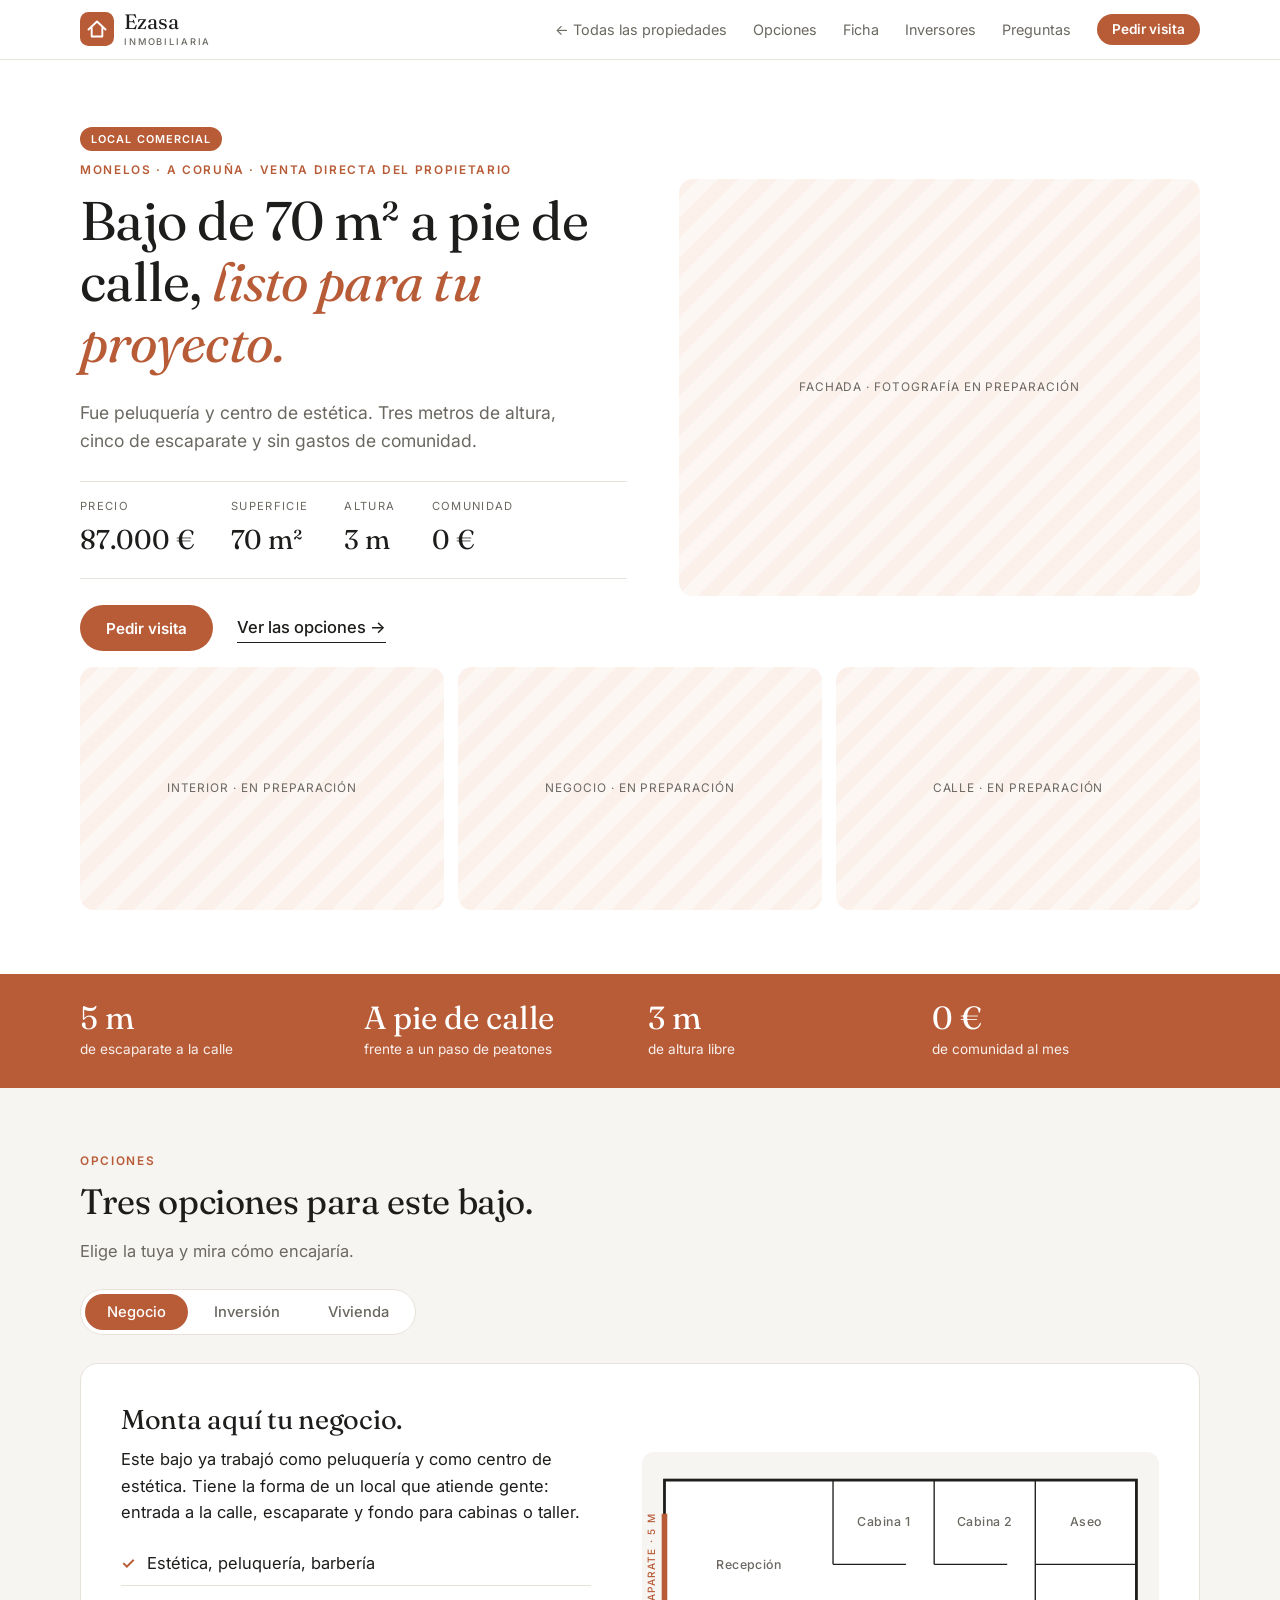
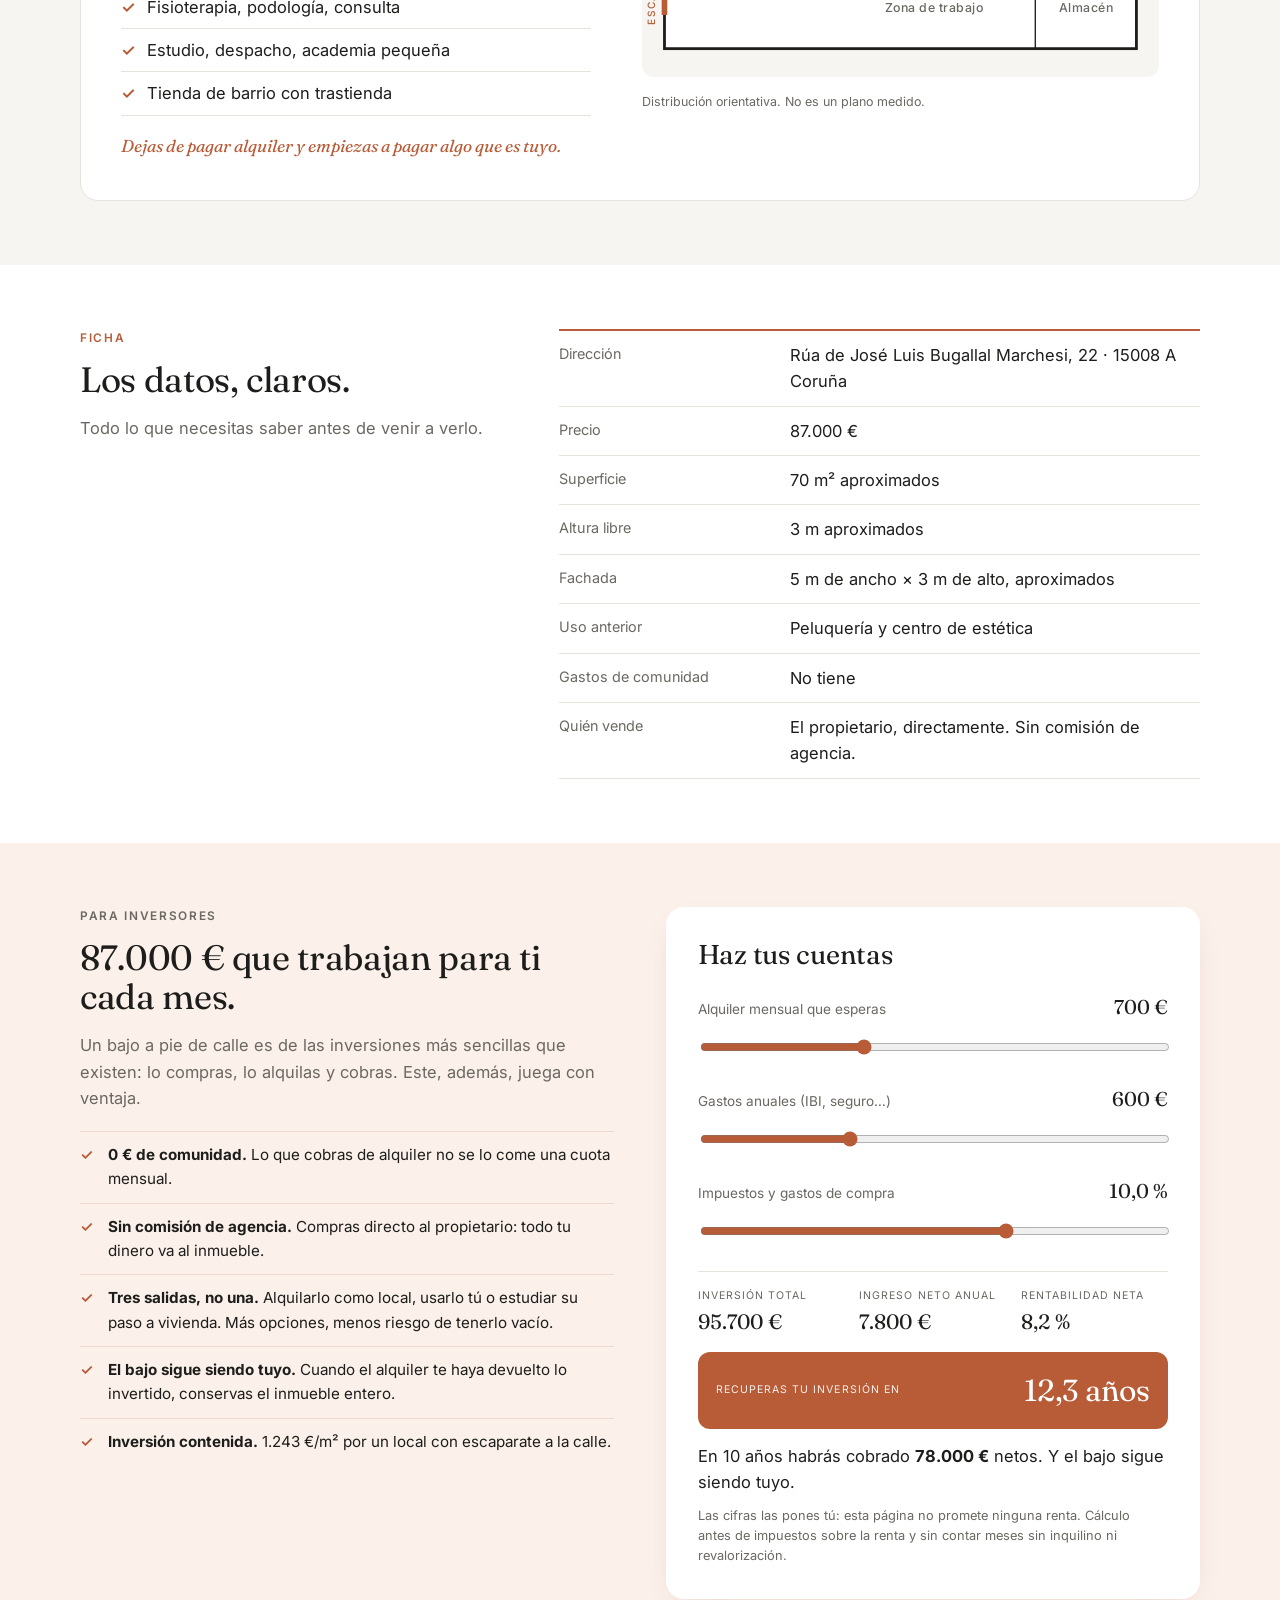
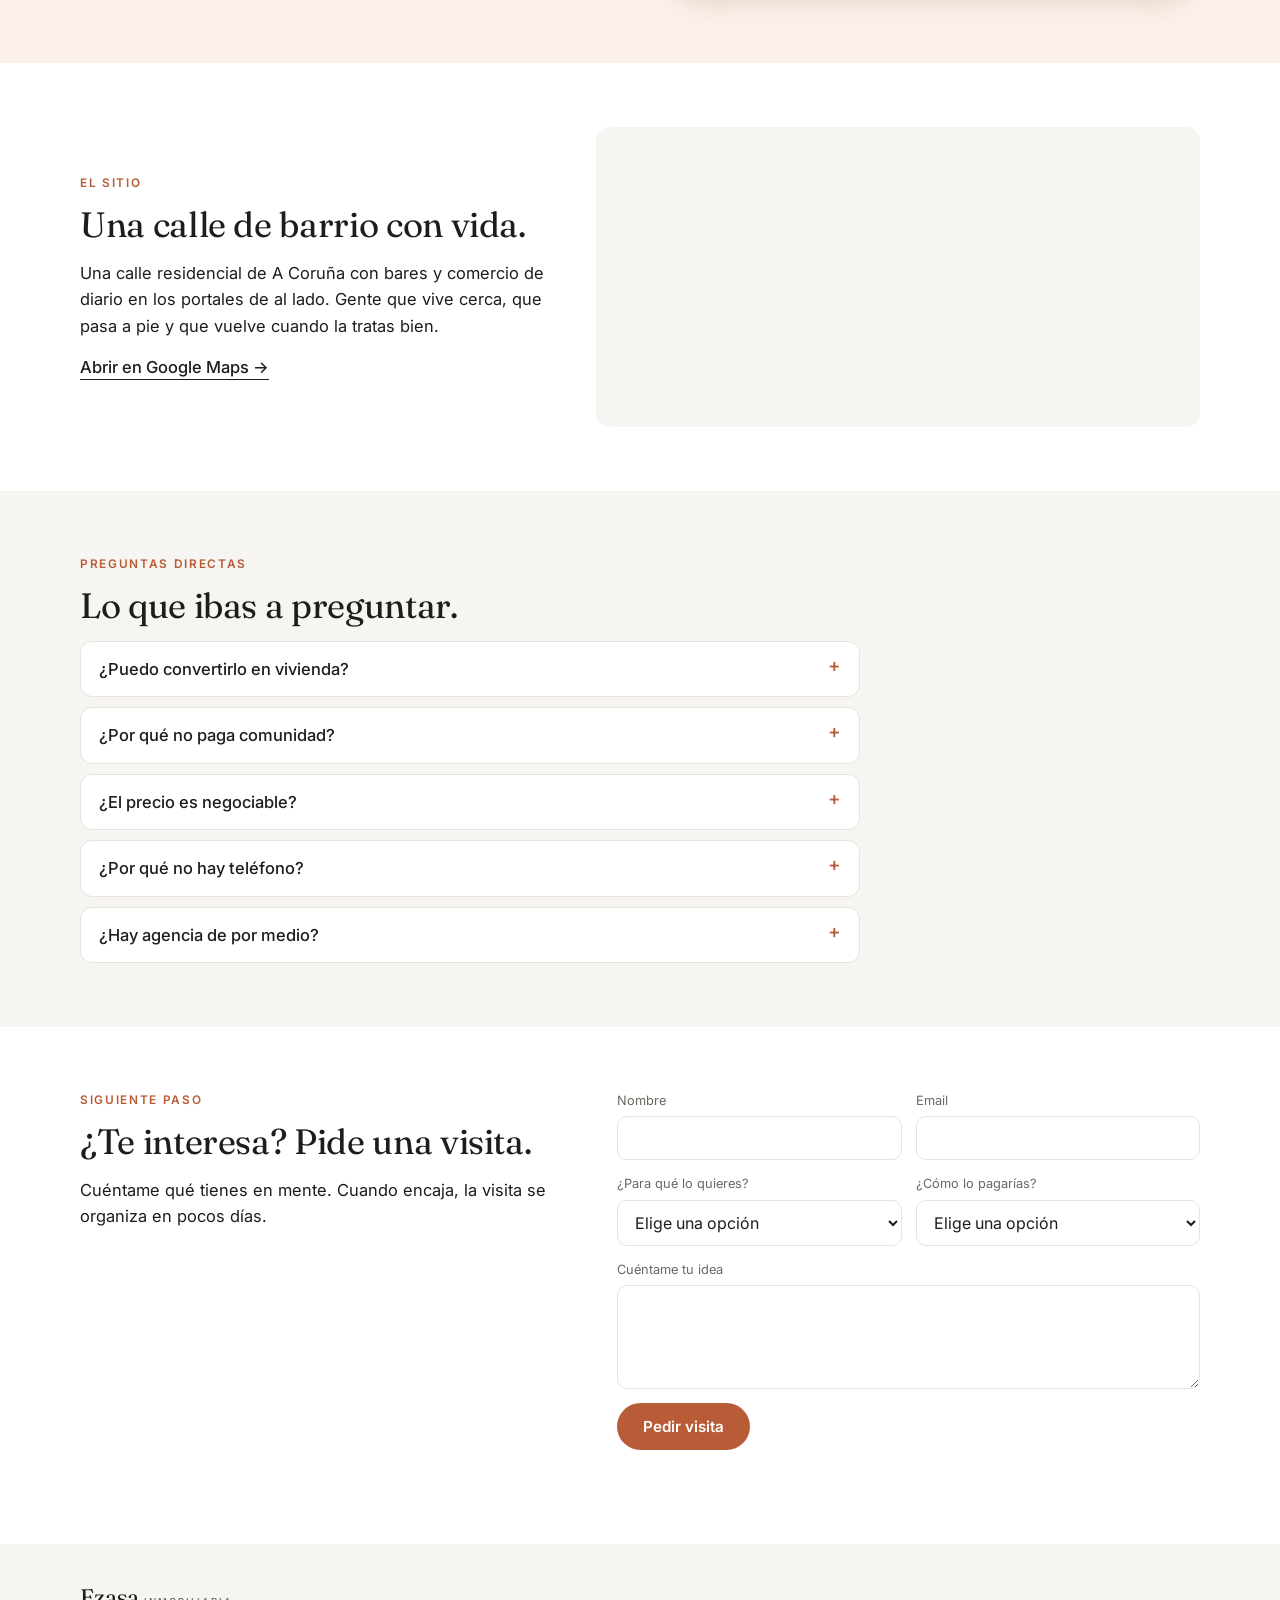
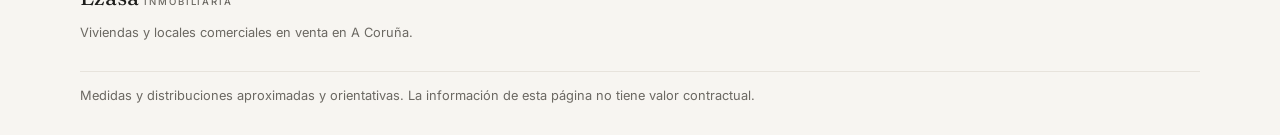
==== commit ffcb5860: "Baja el precio del bajo a 87.000 € Co-Authored-By: Claude Fable 5.2 <noreply@anthropic.com> Claude-S" ====
--- a/propiedades/bajo-bugallal-marchesi.html
+++ b/propiedades/bajo-bugallal-marchesi.html
@@ -4,9 +4,9 @@
 <meta charset="utf-8">
 <meta name="viewport" content="width=device-width, initial-scale=1">
 <title>Bajo de 70 m² en Bugallal Marchesi 22 · Ezasa Inmobiliaria</title>
-<meta name="description" content="Bajo de 70 m² a pie de calle en A Coruña. 120.000 €. Sin gastos de comunidad. Venta directa del propietario: negocio de barrio, inversión o proyecto de loft.">
+<meta name="description" content="Bajo de 70 m² a pie de calle en A Coruña. 87.000 €. Sin gastos de comunidad. Venta directa del propietario: negocio de barrio, inversión o proyecto de loft.">
 <meta property="og:title" content="Bajo de 70 m² en venta · A Coruña">
-<meta property="og:description" content="70 m² a pie de calle. 120.000 €. Venta directa, sin comisiones.">
+<meta property="og:description" content="70 m² a pie de calle. 87.000 €. Venta directa, sin comisiones.">
 <meta property="og:type" content="website">
 <link rel="preconnect" href="https://fonts.googleapis.com">
 <link rel="preconnect" href="https://fonts.gstatic.com" crossorigin>
@@ -36,7 +36,7 @@
       <h1>Bajo de 70 m² a pie de calle, <em>listo para tu proyecto.</em></h1>
       <p class="lead">Fue peluquería y centro de estética. Tres metros de altura, cinco de escaparate y sin gastos de comunidad.</p>
       <dl class="facts">
-        <div><dt>Precio</dt><dd>120.000 €</dd></div>
+        <div><dt>Precio</dt><dd>87.000 €</dd></div>
         <div><dt>Superficie</dt><dd>70 m²</dd></div>
         <div><dt>Altura</dt><dd>3 m</dd></div>
         <div><dt>Comunidad</dt><dd>0 €</dd></div>
@@ -170,7 +170,7 @@
     <table>
       <tbody>
         <tr><th>Dirección</th><td>Rúa de José Luis Bugallal Marchesi, 22 · 15008 A Coruña</td></tr>
-        <tr><th>Precio</th><td>120.000 €</td></tr>
+        <tr><th>Precio</th><td>87.000 €</td></tr>
         <tr><th>Superficie</th><td>70 m² aproximados</td></tr>
         <tr><th>Altura libre</th><td>3 m aproximados</td></tr>
         <tr><th>Fachada</th><td>5 m de ancho × 3 m de alto, aproximados</td></tr>
@@ -184,14 +184,14 @@
   <section id="numeros" class="numbers">
     <div class="numbers-text">
       <p class="eyebrow">Para inversores</p>
-      <h2>120.000 € que trabajan para ti cada mes.</h2>
+      <h2>87.000 € que trabajan para ti cada mes.</h2>
       <p>Un bajo a pie de calle es de las inversiones más sencillas que existen: lo compras, lo alquilas y cobras. Este, además, juega con ventaja.</p>
       <ul class="args">
         <li><strong>0 € de comunidad.</strong> Lo que cobras de alquiler no se lo come una cuota mensual.</li>
         <li><strong>Sin comisión de agencia.</strong> Compras directo al propietario: todo tu dinero va al inmueble.</li>
         <li><strong>Tres salidas, no una.</strong> Alquilarlo como local, usarlo tú o estudiar su paso a vivienda. Más opciones, menos riesgo de tenerlo vacío.</li>
         <li><strong>El bajo sigue siendo tuyo.</strong> Cuando el alquiler te haya devuelto lo invertido, conservas el inmueble entero.</li>
-        <li><strong>Inversión contenida.</strong> 1.714 €/m² por un local con escaparate a la calle.</li>
+        <li><strong>Inversión contenida.</strong> 1.243 €/m² por un local con escaparate a la calle.</li>
       </ul>
     </div>
     <div class="calc">
@@ -242,7 +242,7 @@
     </details>
     <details>
       <summary>¿El precio es negociable?</summary>
-      <p>El precio es 120.000 €. Las ofertas serias, con financiación resuelta, se escuchan.</p>
+      <p>El precio es 87.000 €. Las ofertas serias, con financiación resuelta, se escuchan.</p>
     </details>
     <details>
       <summary>¿Por qué no hay teléfono?</summary>
